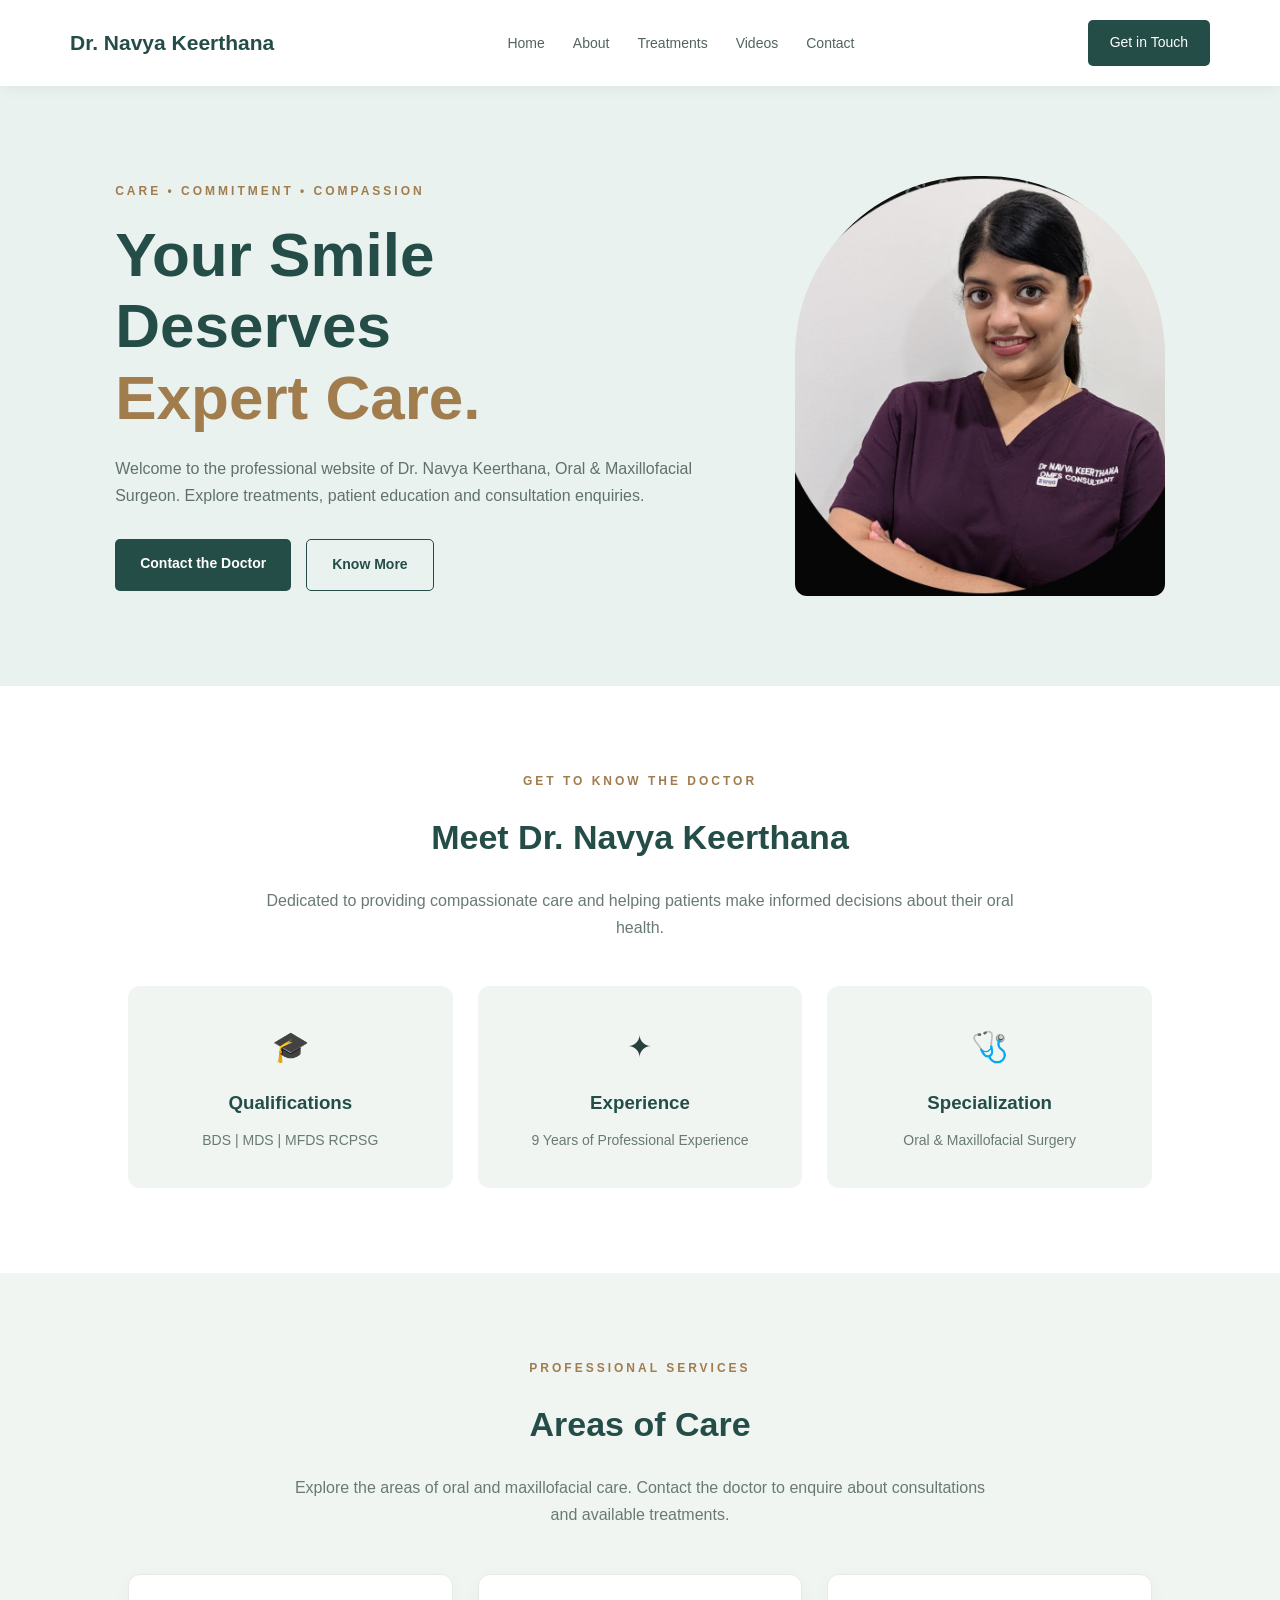
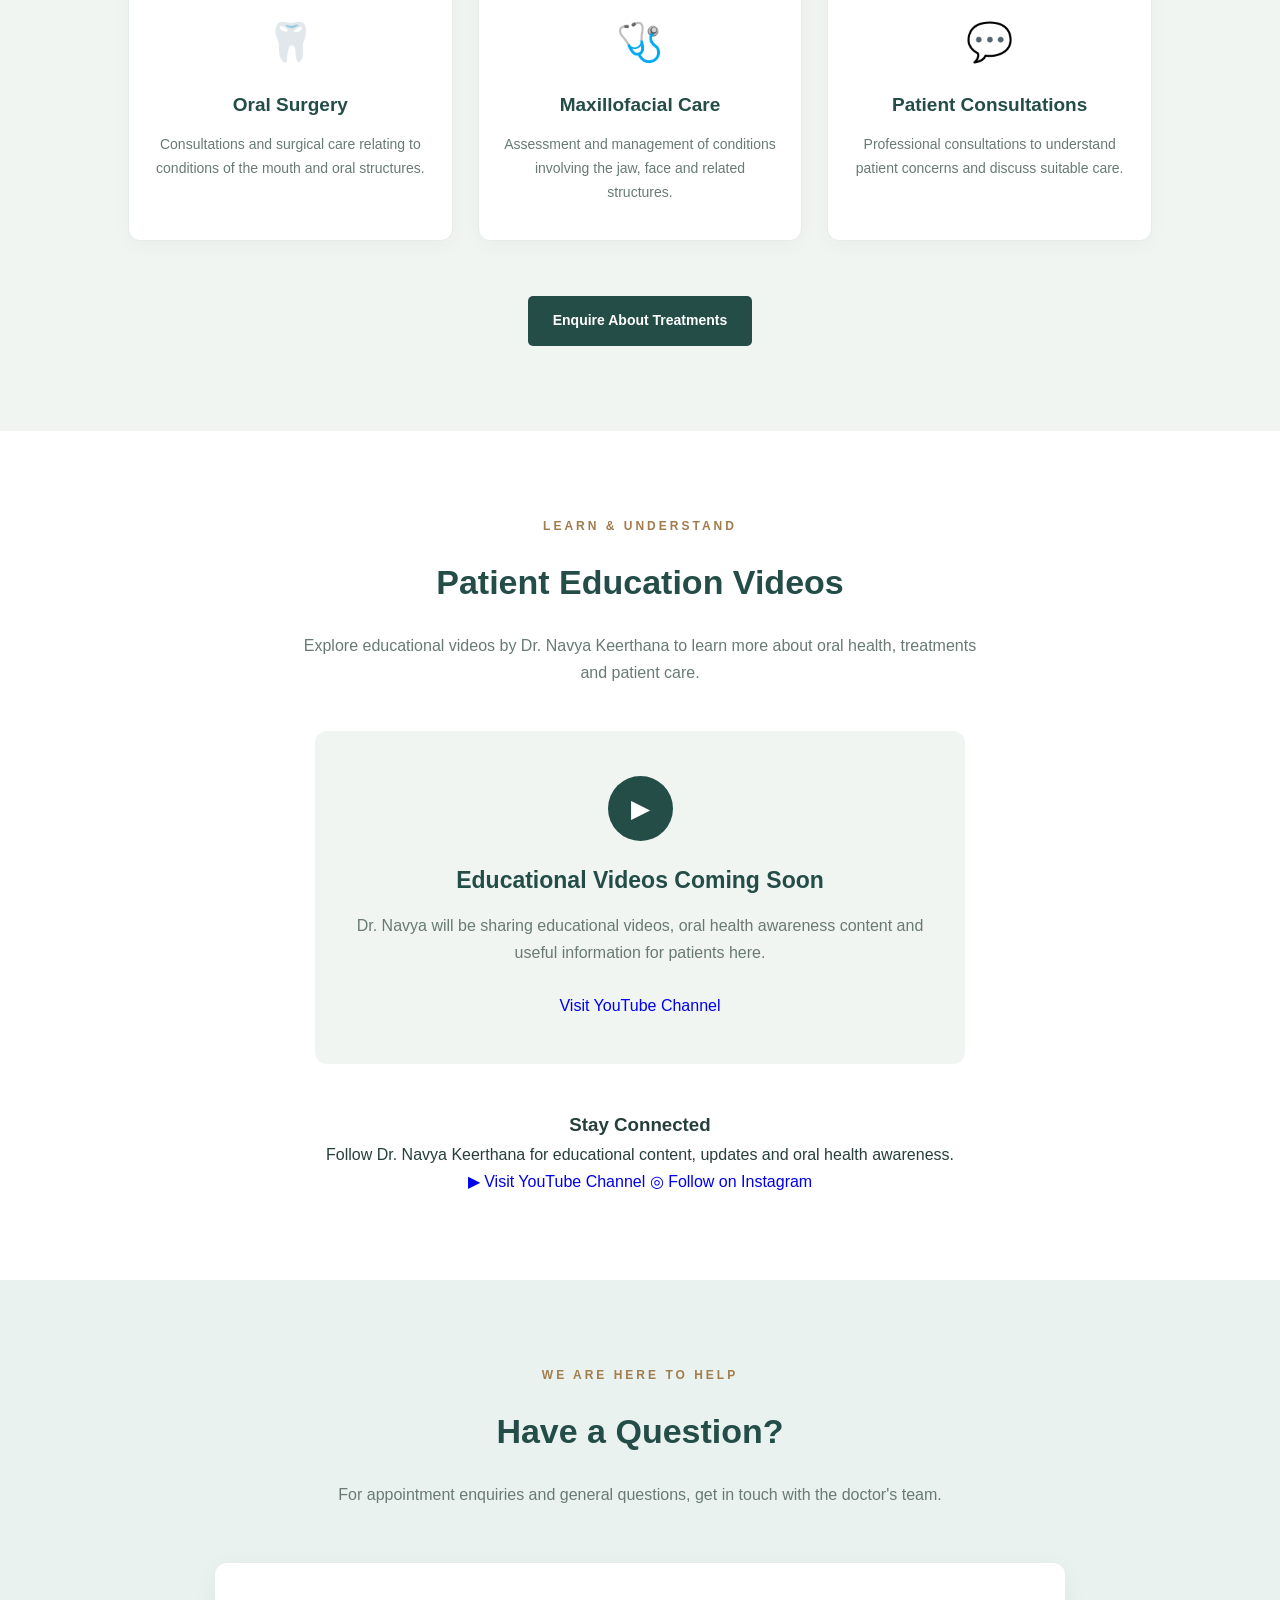
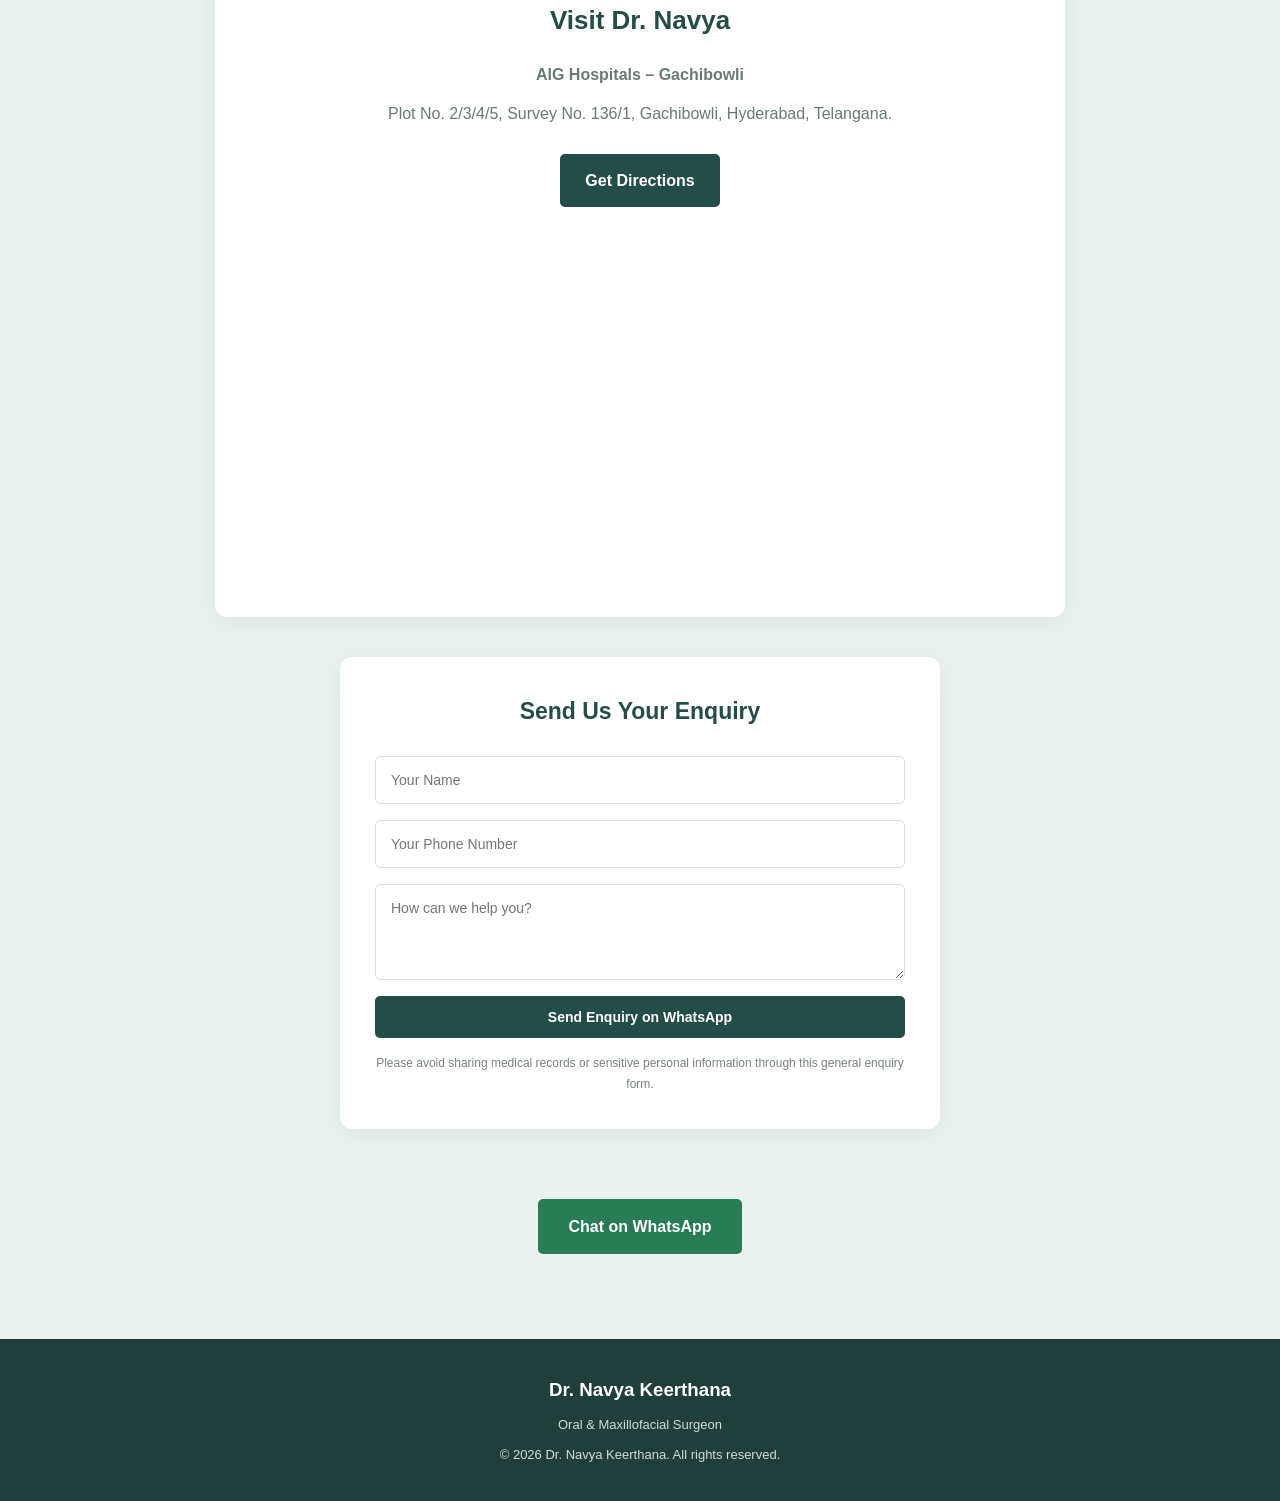
==== index.html @ c53587e9 "Add files via upload" ====
<!DOCTYPE html>
<html lang="en">
<head>
    <meta charset="UTF-8">
    <meta name="viewport" content="width=device-width, initial-scale=1.0">

    <title>Dr. Navya Keerthana | Oral & Maxillofacial Surgeon</title>

    <meta name="description" content="Explore the professional profile, treatments and patient education resources of Dr. Navya Keerthana.">

    <link rel="stylesheet" href="style.css">
</head>

<body>

    <!-- Navigation Bar -->
    <header>
        <nav class="navbar">
            <a href="#" class="logo">Dr. Navya Keerthana</a>

            <ul class="nav-links">
                <li><a href="#home">Home</a></li>
                <li><a href="#about">About</a></li>
                <li><a href="#treatments">Treatments</a></li>
                <li><a href="#videos">Videos</a></li>
                <li><a href="#contact">Contact</a></li>
            </ul>

            <a href="#contact" class="nav-button">Get in Touch</a>
        </nav>
    </header>

    <!-- Hero Section -->
    <section class="hero" id="home">

        <div class="hero-content">
            <p class="tagline">CARE • COMMITMENT • COMPASSION</p>

            <h1>
                Your Smile Deserves
                <span>Expert Care.</span>
            </h1>

            <p class="hero-description">
                Welcome to the professional website of
                Dr. Navya Keerthana, Oral & Maxillofacial Surgeon.
                Explore treatments, patient education and consultation enquiries.
            </p>

            <div class="hero-buttons">
                <a href="#contact" class="primary-button">
                    Contact the Doctor
                </a>

                <a href="#about" class="secondary-button">
                    Know More
                </a>
            </div>
        </div>

        <div class="hero-image">
    <img
        src="doctor.jpg"
        alt="Dr. Navya Keerthana, Oral and Maxillofacial Surgeon"
        class="doctor-photo"
    >
</div>
        </div>

    </section>

    
<!-- ABOUT SECTION -->
<section class="about" id="about">

    <p class="section-label">GET TO KNOW THE DOCTOR</p>

    <h2>Meet Dr. Navya Keerthana</h2>

    <p class="about-intro">
        Dedicated to providing compassionate care and helping
        patients make informed decisions about their oral health.
    </p>

    <div class="about-details">

        <div class="about-card">
            <span class="about-icon">🎓</span>
            <h3>Qualifications</h3>
            <p>BDS | MDS | MFDS RCPSG</p>
        </div>

        <div class="about-card">
            <span class="about-icon">✦</span>
            <h3>Experience</h3>
            <p>9 Years of Professional Experience</p>
        </div>

        <div class="about-card">
            <span class="about-icon">🩺</span>
            <h3>Specialization</h3>
            <p>Oral & Maxillofacial Surgery</p>
        </div>

    </div>

</section>


    
<!-- TREATMENTS SECTION -->
<section class="treatments" id="treatments">

    <p class="section-label">PROFESSIONAL SERVICES</p>

    <h2>Areas of Care</h2>

    <p class="treatments-intro">
        Explore the areas of oral and maxillofacial care.
        Contact the doctor to enquire about consultations
        and available treatments.
    </p>

    <div class="treatment-grid">

        <div class="treatment-card">
            <div class="treatment-icon">🦷</div>
            <h3>Oral Surgery</h3>
            <p>
                Consultations and surgical care relating to
                conditions of the mouth and oral structures.
            </p>
        </div>

        <div class="treatment-card">
            <div class="treatment-icon">🩺</div>
            <h3>Maxillofacial Care</h3>
            <p>
                Assessment and management of conditions
                involving the jaw, face and related structures.
            </p>
        </div>

        <div class="treatment-card">
            <div class="treatment-icon">💬</div>
            <h3>Patient Consultations</h3>
            <p>
                Professional consultations to understand
                patient concerns and discuss suitable care.
            </p>
        </div>

    </div>

    <a href="#contact" class="primary-button treatment-button">
        Enquire About Treatments
    </a>

</section>


    
<!-- EDUCATIONAL VIDEOS SECTION -->
<section class="videos" id="videos">

    <p class="section-label">LEARN & UNDERSTAND</p>

    <h2>Patient Education Videos</h2>

    <p class="videos-intro">
        Explore educational videos by Dr. Navya Keerthana
        to learn more about oral health, treatments
        and patient care.
    </p>

    
<div class="video-coming-soon">

    <div class="coming-soon-icon">▶</div>

    <h3>Educational Videos Coming Soon</h3>

    <p>
        Dr. Navya will be sharing educational videos,
        oral health awareness content and useful
        information for patients here.
    </p>

    <a href="https://www.youtube.com/@drnavyaomfs"
       target="_blank"
       rel="noopener noreferrer"
       class="youtube-button">
        Visit YouTube Channel
    </a>

</div>


    <!-- SOCIAL MEDIA LINKS -->

    <div class="social-links">

        <h3>Stay Connected</h3>

        <p>
            Follow Dr. Navya Keerthana for educational
            content, updates and oral health awareness.
        </p>

        <div class="social-buttons">

            <a href="https://www.youtube.com/@drnavyaomfs"
               target="_blank"
               rel="noopener noreferrer"
               class="youtube-button">
                ▶ Visit YouTube Channel
            </a>

            <a href="https://www.instagram.com/drnavyaomfs/"
               target="_blank"
               rel="noopener noreferrer"
               class="instagram-button">
                ◎ Follow on Instagram
            </a>

        </div>

    </div>

</section>



    <!-- Contact Section -->
    <section class="contact" id="contact">
        <p class="section-label">WE ARE HERE TO HELP</p>

        <h2>Have a Question?</h2>

        <p>
            For appointment enquiries and general questions,
            get in touch with the doctor's team.
        </p>
        
<!-- CLINIC LOCATION -->

<div class="clinic-location">

    <h3>Visit Dr. Navya</h3>

    <p><strong>AIG Hospitals – Gachibowli</strong></p>

    <p>
        Plot No. 2/3/4/5, Survey No. 136/1,
        Gachibowli, Hyderabad, Telangana.
    </p>

    <a
        href="https://www.google.com/maps/dir/?api=1&destination=AIG+Hospitals%2C+Gachibowli%2C+Hyderabad"
        target="_blank"
        rel="noopener noreferrer"
        class="map-button">
        Get Directions
    </a>

    <div class="map-container">
        <iframe
            src="https://maps.google.com/maps?q=AIG%20Hospitals%2C%20Gachibowli%2C%20Hyderabad&t=&z=15&ie=UTF8&iwloc=&output=embed"
            width="100%"
            height="350"
            style="border:0;"
            loading="lazy"
            allowfullscreen
            title="AIG Hospitals Gachibowli location">
        </iframe>
    </div>

</div>

        
<!-- PATIENT ENQUIRY FORM -->

<div class="query-form-container">

    <h3>Send Us Your Enquiry</h3>

    <form id="patient-query-form">

        <input
            type="text"
            id="patient-name"
            placeholder="Your Name"
            required
        >

        <input
            type="tel"
            id="patient-phone"
            placeholder="Your Phone Number"
            required
        >

        <textarea
            id="patient-message"
            placeholder="How can we help you?"
            rows="4"
            required
        ></textarea>

        <button type="submit" class="primary-button">
            Send Enquiry on WhatsApp
        </button>

    </form>

    <p class="form-note">
        Please avoid sharing medical records or sensitive
        personal information through this general enquiry form.
    </p>

</div>


        <a href="https://wa.me/919945156307"
   target="_blank"
   rel="noopener noreferrer"
   class="whatsapp-button">
    Chat on WhatsApp
</a>
    </section>

    <!-- Footer -->
    <footer>
        <h3>Dr. Navya Keerthana</h3>

        <p>Oral & Maxillofacial Surgeon</p>

        <p>© 2026 Dr. Navya Keerthana. All rights reserved.</p>
    </footer>

    <script src="script.js"></script>

</body>
</html>
---- style.css ----
/* GENERAL SETTINGS */
* {
    margin: 0;
    padding: 0;
    box-sizing: border-box;
    scroll-behavior: smooth;
}

body {
    font-family: 'Segoe UI', sans-serif;
    background: #FAFCFA;
    color: #263F3B;
    line-height: 1.7;
}

a {
    text-decoration: none;
}

/* NAVIGATION BAR */
header {
    background: #FFFFFF;
    position: sticky;
    top: 0;
    z-index: 100;
    box-shadow: 0 2px 15px rgba(0,0,0,0.05);
}

.navbar {
    max-width: 1200px;
    margin: auto;
    padding: 20px 30px;
    display: flex;
    justify-content: space-between;
    align-items: center;
}

.logo {
    font-size: 21px;
    font-weight: 700;
    color: #244D48;
}

.nav-links {
    display: flex;
    list-style: none;
    gap: 28px;
}

.nav-links a {
    color: #52645F;
    font-size: 14px;
    transition: 0.3s;
}

.nav-links a:hover {
    color: #B08A58;
}

.nav-button {
    background: #244D48;
    color: white;
    padding: 11px 22px;
    border-radius: 5px;
    font-size: 14px;
}

/* HOME SECTION */
.hero {
    min-height: 570px;
    padding: 90px 9%;
    display: flex;
    align-items: center;
    justify-content: space-between;
    gap: 50px;
    background: #EAF2EF;
}

.hero-content {
    max-width: 600px;
}

.tagline, .section-label {
    color: #A17C4D;
    font-size: 12px;
    letter-spacing: 3px;
    font-weight: 700;
    margin-bottom: 18px;
}

.hero h1 {
    font-size: clamp(38px, 5vw, 62px);
    line-height: 1.15;
    color: #244D48;
    margin-bottom: 22px;
}

.hero h1 span {
    display: block;
    color: #A17C4D;
}

.hero-description {
    color: #60716B;
    font-size: 16px;
    margin-bottom: 30px;
}

.hero-buttons {
    display: flex;
    gap: 15px;
    flex-wrap: wrap;
}

.primary-button, .secondary-button {
    padding: 13px 25px;
    border-radius: 5px;
    font-weight: 600;
    font-size: 14px;
}

.primary-button {
    background: #244D48;
    color: white;
}

.secondary-button {
    border: 1px solid #244D48;
    color: #244D48;
}

/* DOCTOR PHOTO */
.hero-image {
    width: 370px;
    min-width: 280px;
    height: 420px;
    background: #D7E4DF;
    border-radius: 180px 180px 12px 12px;
    display: flex;
    justify-content: center;
    align-items: center;
    text-align: center;
}

.image-placeholder {
    padding: 20px;
    color: #526B63;
}

.image-placeholder small {
    font-size: 12px;
}

/* ABOUT SECTION */
.about, .treatments, .videos, .contact {
    padding: 85px 10%;
    text-align: center;
}

.about h2, .treatments h2,
.videos h2, .contact h2 {
    font-size: 34px;
    color: #244D48;
    margin-bottom: 20px;
}

.about > p:last-child,
.treatments > p:not(.section-label),
.videos > p:not(.section-label),
.contact > p:not(.section-label) {
    max-width: 700px;
    margin: auto;
    color: #697A74;
}


/* TREATMENTS SECTION */

.treatments {
    background: #F0F5F2;
}

.treatments-intro {
    max-width: 700px;
    margin: 0 auto;
    color: #697A74;
}

.treatment-grid {
    display: grid;
    grid-template-columns: repeat(3, 1fr);
    gap: 25px;
    max-width: 1100px;
    margin: 45px auto;
}

.treatment-card {
    background: #FFFFFF;
    padding: 35px 25px;
    border-radius: 12px;
    text-align: center;
    border: 1px solid #E5ECE7;
    box-shadow: 0 5px 20px rgba(0,0,0,0.03);
    transition: 0.3s ease;
}

.treatment-card:hover {
    transform: translateY(-8px);
    box-shadow: 0 12px 25px rgba(36,77,72,0.10);
}

.treatment-icon {
    font-size: 38px;
    margin-bottom: 15px;
}

.treatment-card h3 {
    color: #244D48;
    font-size: 19px;
    margin-bottom: 12px;
}

.treatment-card p {
    color: #697A74;
    font-size: 14px;
}

.treatment-button {
    display: inline-block;
    margin-top: 10px;
}

@media (max-width: 768px) {
    .treatment-grid {
        grid-template-columns: 1fr;
    }
}



/* EDUCATIONAL VIDEOS SECTION */

.videos {
    background: #FFFFFF;
}

.videos-intro {
    max-width: 700px;
    margin: 0 auto;
    color: #697A74;
}

.video-grid {
    display: grid;
    grid-template-columns: repeat(3, 1fr);
    gap: 25px;
    max-width: 1100px;
    margin: 45px auto 0;
}

.video-card {
    background: #F0F5F2;
    padding: 15px;
    border-radius: 12px;
    text-align: left;
    transition: 0.3s ease;
}

.video-card:hover {
    transform: translateY(-6px);
}

.video-thumbnail {
    height: 180px;
    background: #244D48;
    border-radius: 8px;
    display: flex;
    align-items: center;
    justify-content: center;
}

.video-thumbnail span {
    background: white;
    color: #244D48;
    width: 52px;
    height: 52px;
    border-radius: 50%;
    display: flex;
    justify-content: center;
    align-items: center;
    font-size: 22px;
}

.video-card h3 {
    color: #244D48;
    margin: 18px 5px 5px;
    font-size: 17px;
}

.video-card p {
    color: #697A74;
    font-size: 13px;
    margin: 5px;
}

@media (max-width: 768px) {
    .video-grid {
        grid-template-columns: 1fr;
    }
}


/* CONTACT */
.contact {
    background: #EAF2EF;
}

.whatsapp-button {
    display: inline-block;
    margin-top: 30px;
    padding: 14px 30px;
    background: #287D57;
    color: white;
    border-radius: 5px;
    font-weight: 600;
}

/* FOOTER */
footer {
    background: #203F3A;
    color: white;
    text-align: center;
    padding: 35px 20px;
}

footer h3 {
    margin-bottom: 8px;
}

footer p {
    font-size: 13px;
    color: #D0DDD7;
    margin-top: 8px;
}

/* MOBILE RESPONSIVENESS */
@media (max-width: 768px) {

    .navbar {
        flex-wrap: wrap;
        gap: 15px;
    }

    .nav-links {
        width: 100%;
        justify-content: center;
        flex-wrap: wrap;
        gap: 15px;
    }

    .nav-button {
        display: none;
    }

    .hero {
        flex-direction: column;
        text-align: center;
        padding: 60px 7%;
    }

    .hero-buttons {
        justify-content: center;
    }

    .hero-image {
        width: 85%;
        max-width: 370px;
        min-width: 0;
        height: 350px;
    }

    .about, .treatments, .videos, .contact {
        padding: 65px 7%;
    }

    .about h2, .treatments h2,
    .videos h2, .contact h2 {
        font-size: 27px;
    }
}

/* DOCTOR PROFILE PHOTO */
.doctor-photo {
    width: 100%;
    height: 100%;
    object-fit: cover;
    border-radius: inherit;
    display: block;
}

/* ABOUT SECTION ENHANCEMENT */

.about {
    background: #FFFFFF;
}

.about-intro {
    max-width: 750px;
    margin: 0 auto 40px;
    color: #697A74;
    font-size: 16px;
}

.about-details {
    display: grid;
    grid-template-columns: repeat(3, 1fr);
    gap: 25px;
    max-width: 1050px;
    margin: 45px auto 0;
}

.about-card {
    background: #F0F5F2;
    padding: 35px 20px;
    border-radius: 12px;
    transition: transform 0.3s ease;
}

.about-card:hover {
    transform: translateY(-7px);
}

.about-icon {
    font-size: 30px;
}

.about-card h3 {
    color: #244D48;
    margin: 15px 0 10px;
}

.about-card p {
    color: #697A74;
    font-size: 14px;
}

@media (max-width: 768px) {
    .about-details {
        grid-template-columns: 1fr;
    }
}

/* PATIENT ENQUIRY FORM */

.query-form-container {
    max-width: 600px;
    margin: 40px auto;
    padding: 35px;
    background: #FFFFFF;
    border-radius: 12px;
    box-shadow: 0 5px 25px rgba(0,0,0,0.05);
}

.query-form-container h3 {
    color: #244D48;
    font-size: 23px;
    margin-bottom: 25px;
}

#patient-query-form {
    display: flex;
    flex-direction: column;
    gap: 16px;
}

#patient-query-form input,
#patient-query-form textarea {
    width: 100%;
    padding: 15px;
    border: 1px solid #D5E1DB;
    border-radius: 6px;
    font-family: inherit;
    font-size: 14px;
    outline: none;
}

#patient-query-form input:focus,
#patient-query-form textarea:focus {
    border-color: #244D48;
}

#patient-query-form textarea {
    resize: vertical;
}

#patient-query-form button {
    border: none;
    cursor: pointer;
}

.form-note {
    font-size: 12px;
    color: #77847E;
    margin-top: 15px;
}

/* CLINIC LOCATION */

.clinic-location {
    max-width: 850px;
    margin: 55px auto 0;
    padding: 35px;
    background: #FFFFFF;
    border-radius: 12px;
    box-shadow: 0 5px 25px rgba(0,0,0,0.05);
}

.clinic-location h3 {
    color: #244D48;
    font-size: 26px;
    margin-bottom: 18px;
}

.clinic-location p {
    color: #697A74;
    margin-bottom: 12px;
}

.map-button {
    display: inline-block;
    margin: 15px 0 25px;
    padding: 13px 25px;
    background: #244D48;
    color: white;
    border-radius: 5px;
    font-weight: 600;
}

.map-container {
    overflow: hidden;
    border-radius: 10px;
}

.map-container iframe {
    display: block;
    max-width: 100%;
}

@media (max-width: 768px) {
    .clinic-location {
        padding: 20px;
    }
}

/* EDUCATIONAL VIDEOS COMING SOON */

.video-coming-soon {
    max-width: 650px;
    margin: 45px auto;
    padding: 45px 30px;
    background: #F0F5F2;
    border-radius: 12px;
    text-align: center;
}

.coming-soon-icon {
    width: 65px;
    height: 65px;
    margin: 0 auto 20px;
    background: #244D48;
    color: white;
    border-radius: 50%;
    display: flex;
    justify-content: center;
    align-items: center;
    font-size: 25px;
}

.video-coming-soon h3 {
    color: #244D48;
    font-size: 23px;
    margin-bottom: 12px;
}

.video-coming-soon p {
    color: #697A74;
    margin-bottom: 25px;
}
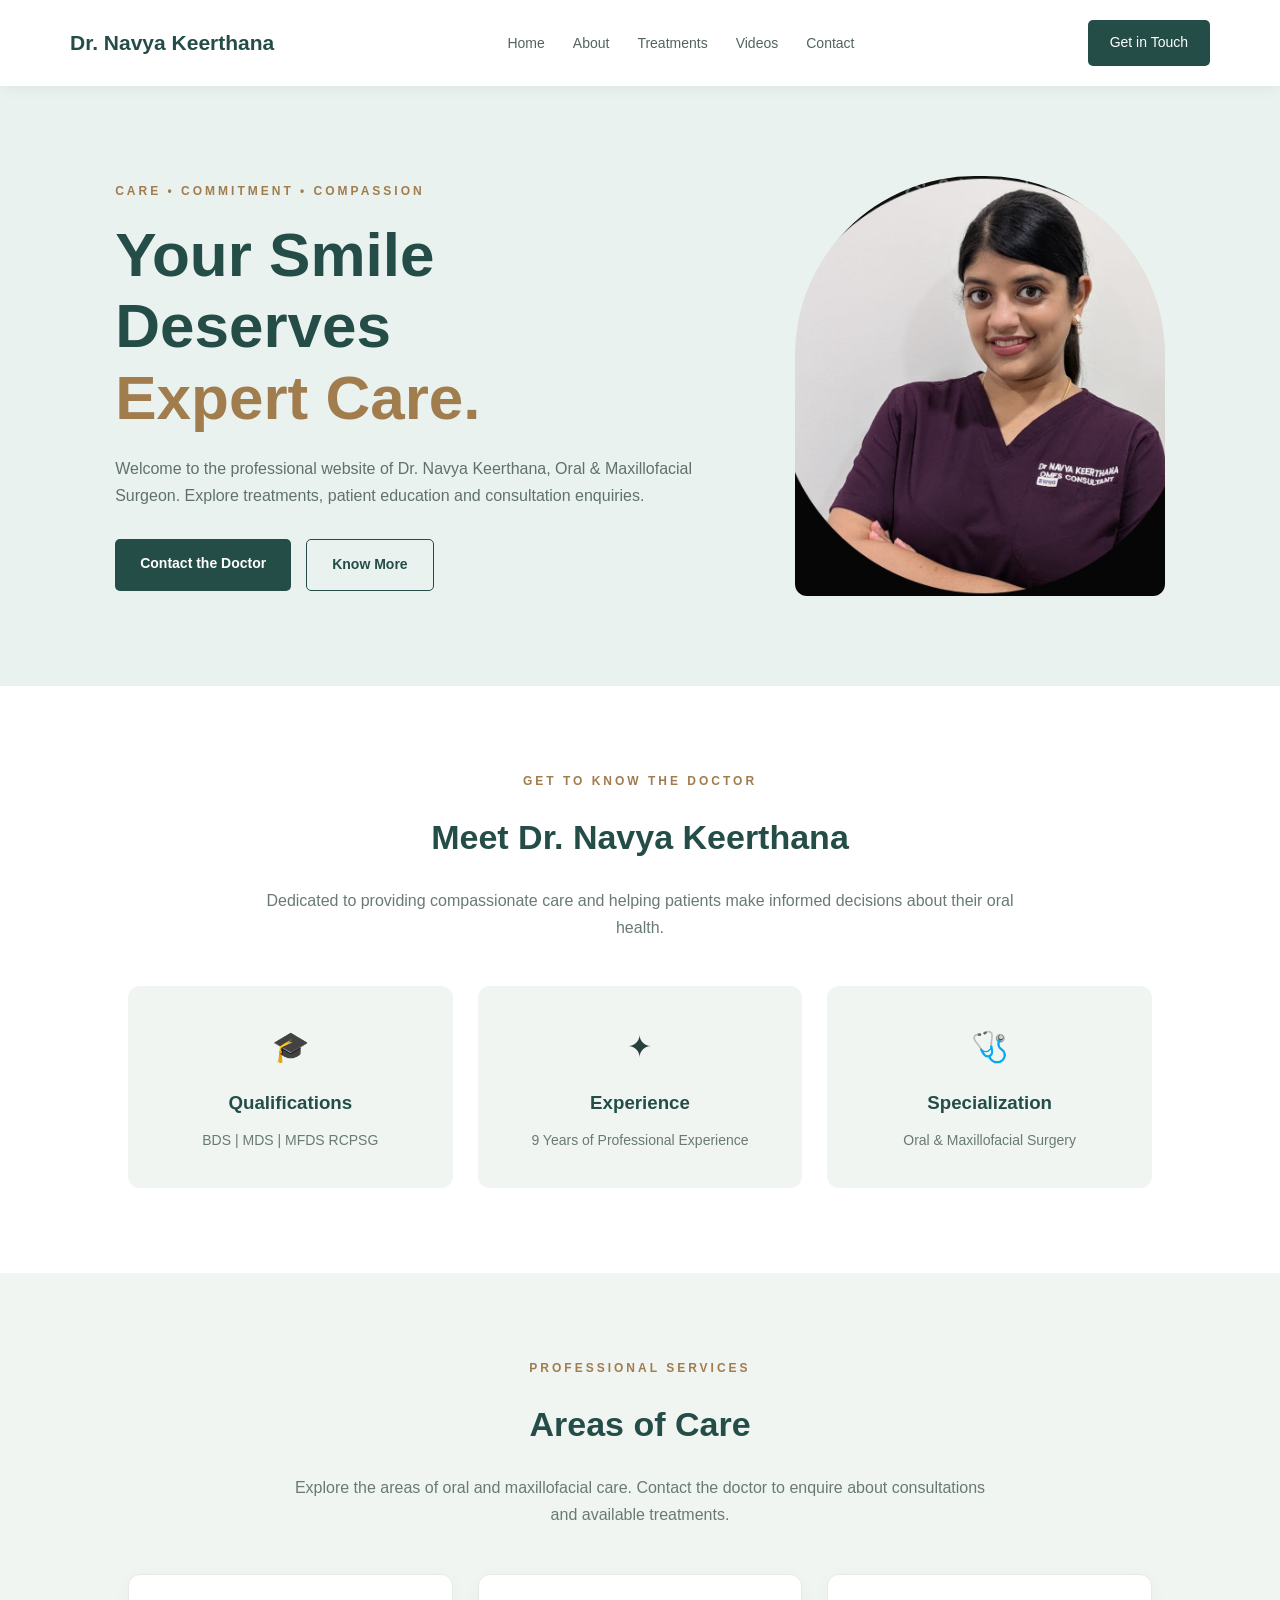
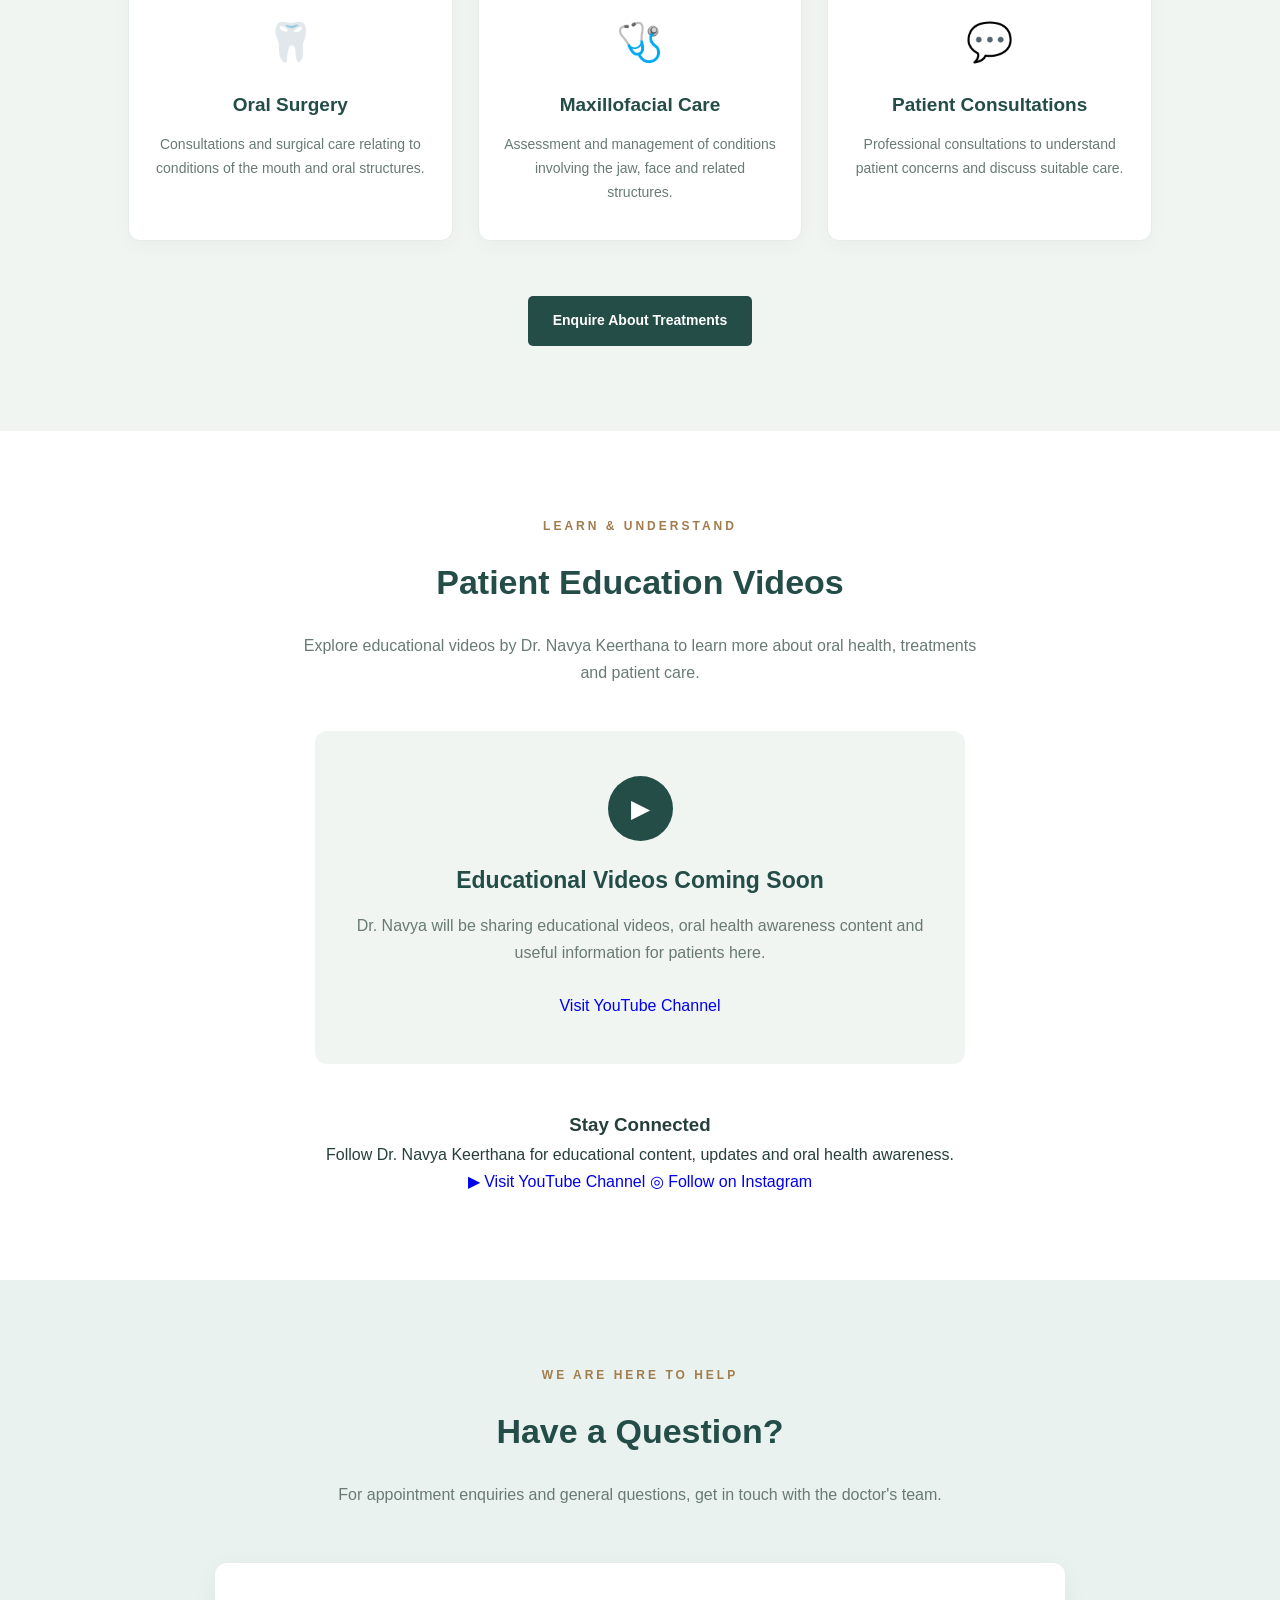
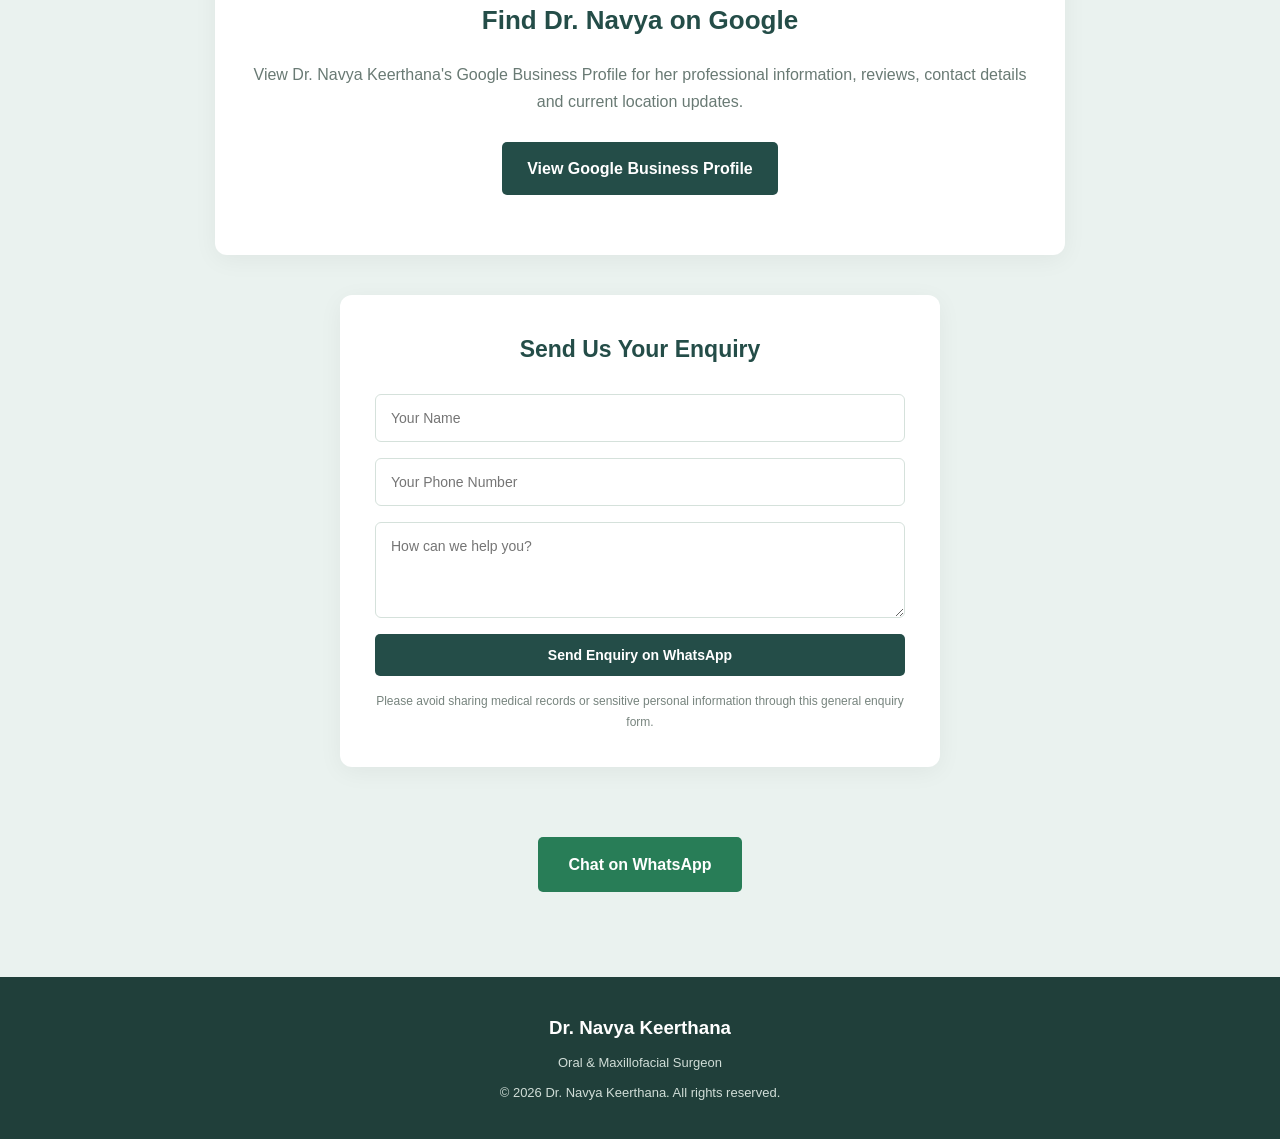
==== commit 79e5db4d: "Update index.html" ====
--- a/index.html
+++ b/index.html
@@ -243,38 +243,26 @@
             get in touch with the doctor's team.
         </p>
         
-<!-- CLINIC LOCATION -->
+
+<!-- GOOGLE BUSINESS PROFILE -->
 
 <div class="clinic-location">
 
-    <h3>Visit Dr. Navya</h3>
-
-    <p><strong>AIG Hospitals – Gachibowli</strong></p>
+    <h3>Find Dr. Navya on Google</h3>
 
     <p>
-        Plot No. 2/3/4/5, Survey No. 136/1,
-        Gachibowli, Hyderabad, Telangana.
+        View Dr. Navya Keerthana's Google Business Profile
+        for her professional information, reviews,
+        contact details and current location updates.
     </p>
 
     <a
-        href="https://www.google.com/maps/dir/?api=1&destination=AIG+Hospitals%2C+Gachibowli%2C+Hyderabad"
+        href="https://share.google/jEvGGC6K2L27bVGa2"
         target="_blank"
         rel="noopener noreferrer"
         class="map-button">
-        Get Directions
+        View Google Business Profile
     </a>
-
-    <div class="map-container">
-        <iframe
-            src="https://maps.google.com/maps?q=AIG%20Hospitals%2C%20Gachibowli%2C%20Hyderabad&t=&z=15&ie=UTF8&iwloc=&output=embed"
-            width="100%"
-            height="350"
-            style="border:0;"
-            loading="lazy"
-            allowfullscreen
-            title="AIG Hospitals Gachibowli location">
-        </iframe>
-    </div>
 
 </div>
 
